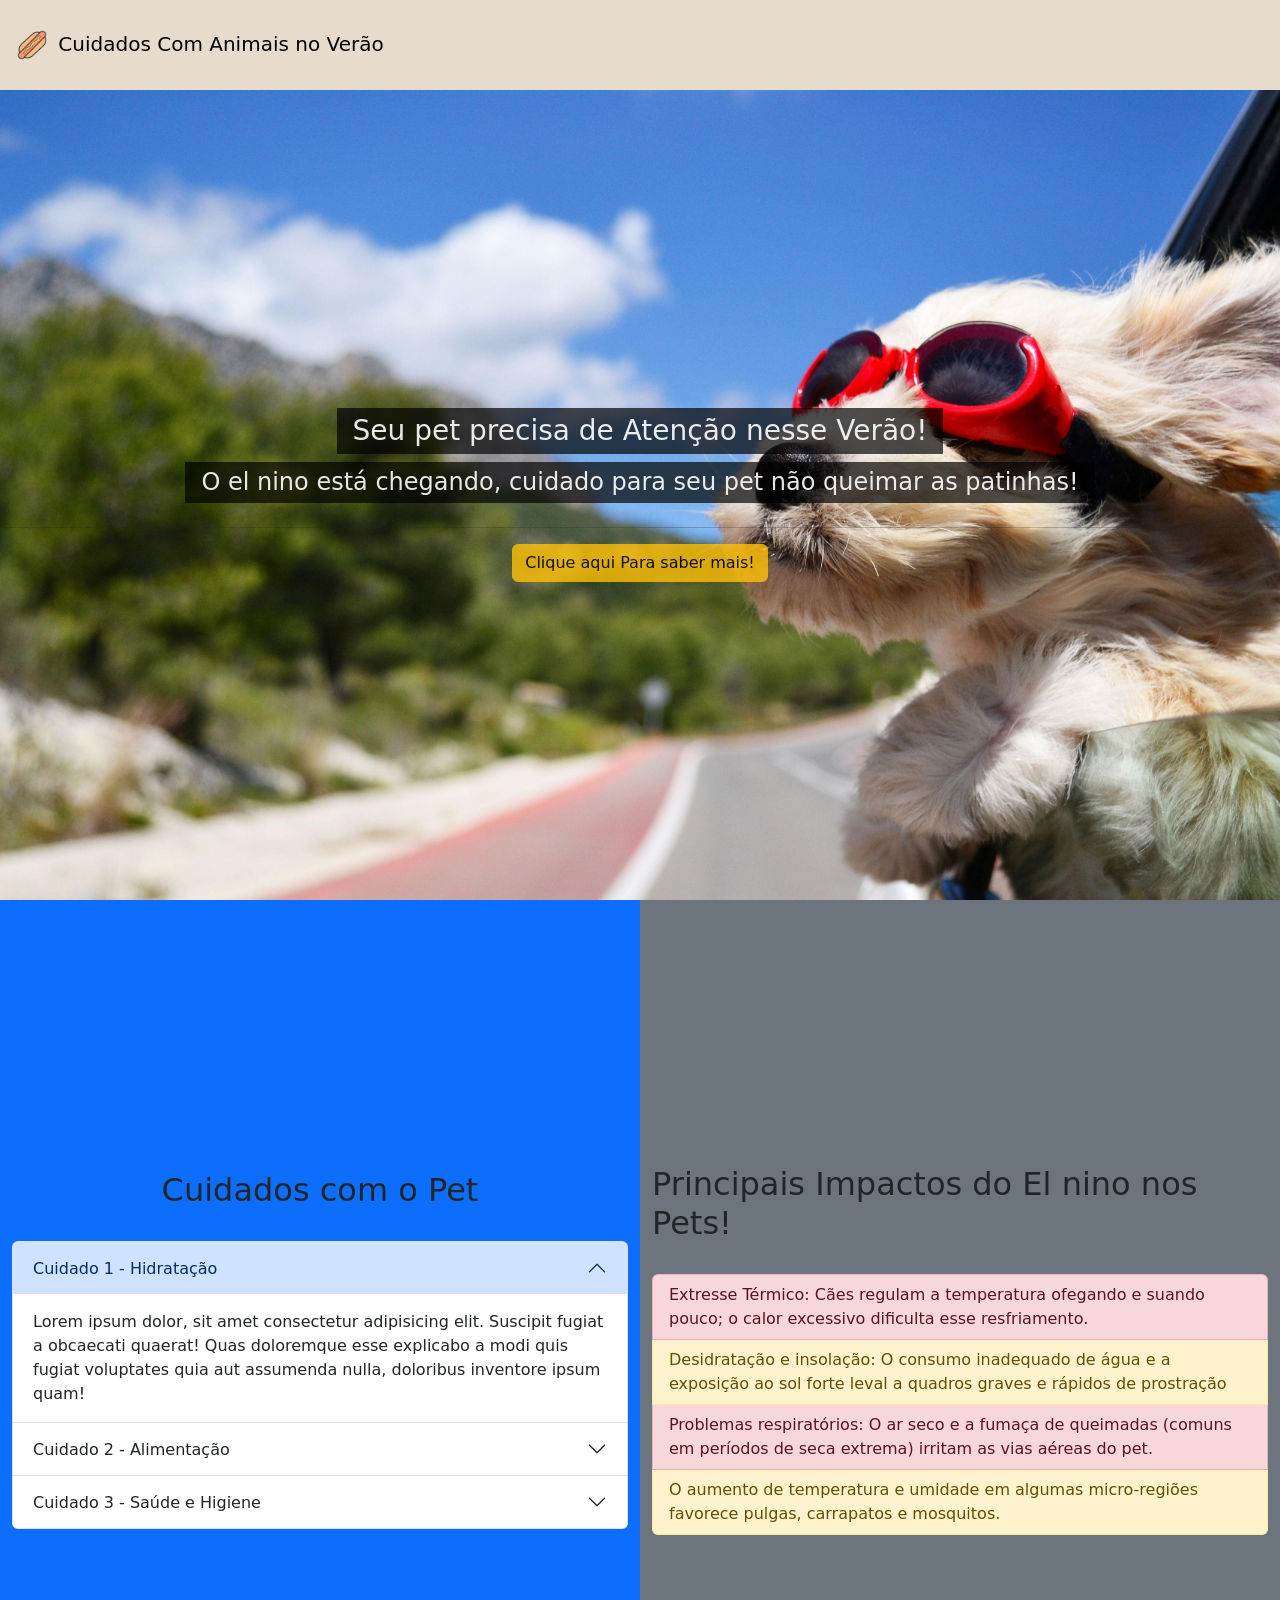
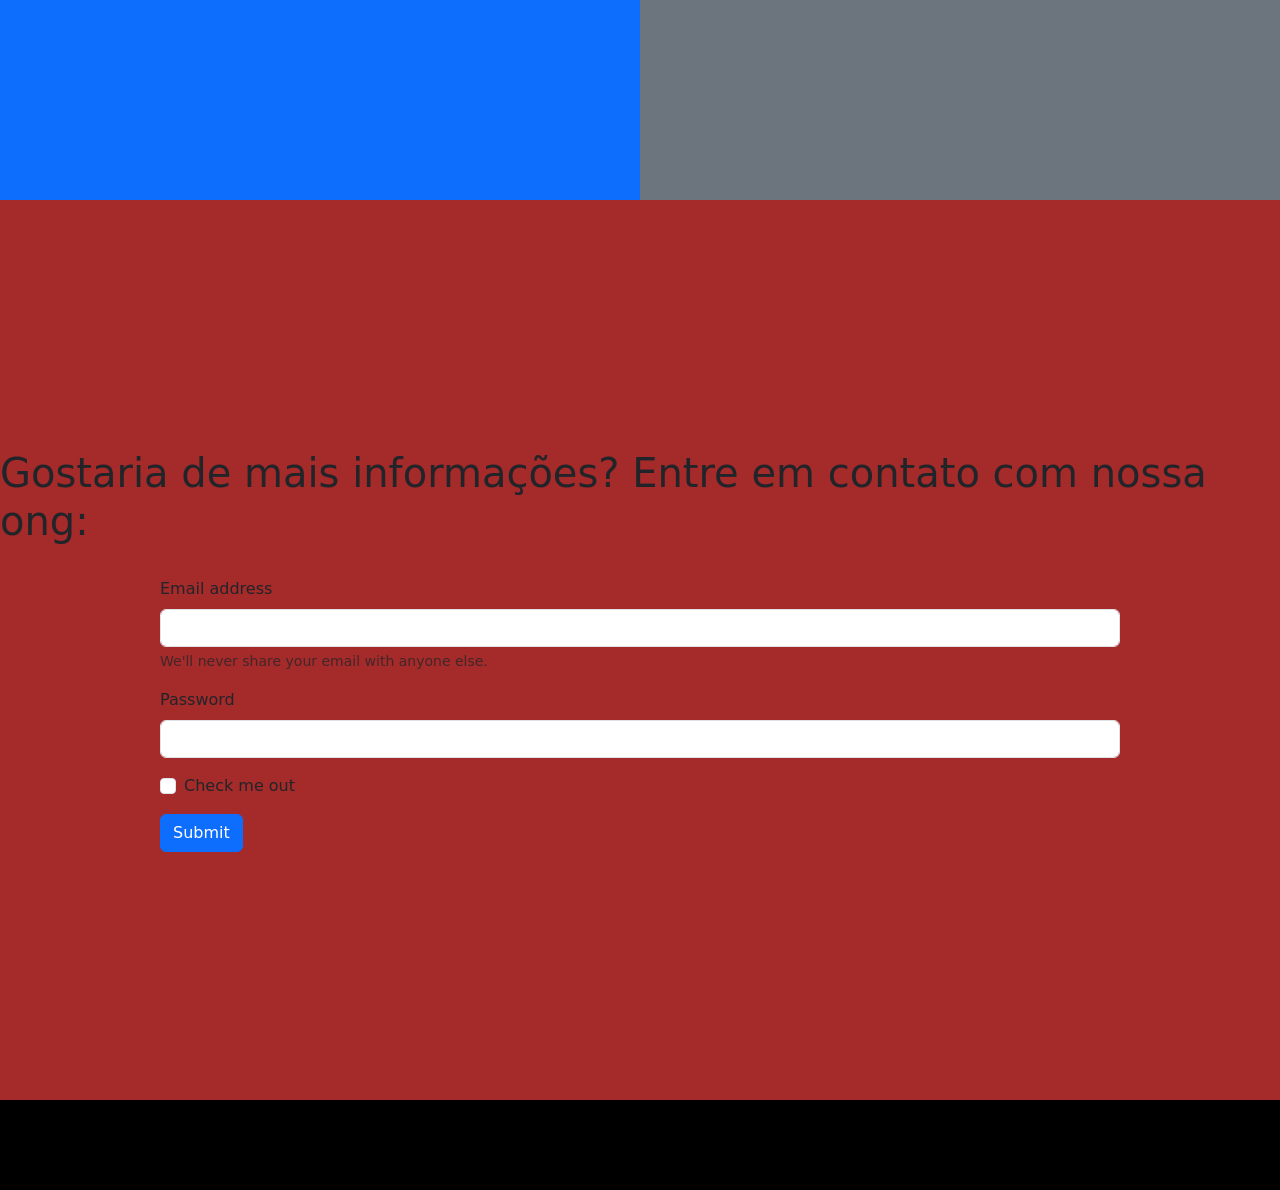
==== projetos/projeto1/index.html @ f81ee47a "Primeiro Commit Enviando o projeto "seletor de projetos" para o github. Os proximos commit os aluno" ====
<!doctype html>
<html lang="pt-br">

<head>
    <meta charset="utf-8">
    <meta name="viewport" content="width=device-width, initial-scale=1">
    <title>Bootstrap demo</title>
    <link href="https://cdn.jsdelivr.net/npm/bootstrap@5.3.8/dist/css/bootstrap.min.css" rel="stylesheet"
        integrity="sha384-sRIl4kxILFvY47J16cr9ZwB07vP4J8+LH7qKQnuqkuIAvNWLzeN8tE5YBujZqJLB" crossorigin="anonymous">
    <style>
        * {
            margin: 0;
            padding: 0;
        }

        #btn-pg1:hover {

            background-color: #dbb577 !important;
            border: 1px solid #eccd92 !important;
            opacity: 1 !important;
        }
    </style>
</head>

<body>

    <div style="min-height: 100vh;" class="d-flex flex-column">

        <header style="min-height: 10vh;">

            <nav class="navbar" style="background-color: #e7dbcb; min-height: 10vh">
                <div class="container-fluid">
                    <a class="navbar-brand" href="#">
                        <img width="40" height="40" src="./images/navdog.png" alt="dog" />
                        Cuidados Com Animais no Verão
                    </a>
                </div>
            </nav>

        </header>

        <main>
            <!-- Pagina 1 -->
            <section style="
                min-height: 90vh;
                background-position: center;
                background-size: cover;
                background-image: url('./images/wallpaper.jpg');
                display: flex;
                flex-direction: column;
                align-items: center;
                justify-content: center;
                ">

                <h3 style="color: rgba(255, 255, 255, 0.9); background-color: #000000af; padding: 6px 16px;">Seu pet
                    precisa de Atenção nesse Verão!</h3>
                <h4 style="color: rgba(255, 255, 255, 0.9); background-color: #000000af; padding: 6px 16px;">O el nino
                    está chegando, cuidado para seu pet não queimar as patinhas!</h4>
                <hr style="width: 100%;">
                <a href="#pagina2">
                    <button id="btn-pg1" style="opacity: .8;" class="btn btn-warning">Clique aqui Para saber
                        mais!</button>
                </a>

            </section>


            <!-- Pagina 2 -->
            <section id="pagina2" style="min-height: 100vh; background-color: aqua; display: flex;">

                <div class="container-fluid">

                    <div class="row" style="min-height: 100vh;">
                        <!-- Coluna Esquerda -->
                        <div
                            class="col-12 bg-primary col-md-6 d-flex flex-column align-items-center justify-content-center">
                            <h2>Cuidados com o Pet</h2>
                            <br>

                            <div class="accordion w-100" id="accordionExample">
                                <div class="accordion-item">
                                    <h2 class="accordion-header">
                                        <button class="accordion-button" type="button" data-bs-toggle="collapse"
                                            data-bs-target="#collapseOne" aria-expanded="true"
                                            aria-controls="collapseOne">
                                            Cuidado 1 - Hidratação
                                        </button>
                                    </h2>
                                    <div id="collapseOne" class="accordion-collapse collapse show"
                                        data-bs-parent="#accordionExample">
                                        <div class="accordion-body">
                                            Lorem ipsum dolor, sit amet consectetur adipisicing elit. Suscipit fugiat a
                                            obcaecati quaerat! Quas doloremque esse explicabo a modi quis fugiat
                                            voluptates quia aut assumenda nulla, doloribus inventore ipsum quam!
                                        </div>
                                    </div>
                                </div>
                                <div class="accordion-item">
                                    <h2 class="accordion-header">
                                        <button class="accordion-button collapsed" type="button"
                                            data-bs-toggle="collapse" data-bs-target="#collapseTwo"
                                            aria-expanded="false" aria-controls="collapseTwo">
                                            Cuidado 2 - Alimentação
                                        </button>
                                    </h2>
                                    <div id="collapseTwo" class="accordion-collapse collapse"
                                        data-bs-parent="#accordionExample">
                                        <div class="accordion-body">
                                            Lorem ipsum dolor sit amet consectetur, adipisicing elit. Eligendi quia
                                            tenetur fuga, placeat deleniti quibusdam sint iste cum unde alias, eum,
                                            ipsum magni temporibus. Ipsa, cumque et. Est, explicabo. Officia!
                                        </div>
                                    </div>
                                </div>
                                <div class="accordion-item">
                                    <h2 class="accordion-header">
                                        <button class="accordion-button collapsed" type="button"
                                            data-bs-toggle="collapse" data-bs-target="#collapseThree"
                                            aria-expanded="false" aria-controls="collapseThree">
                                            Cuidado 3 - Saúde e Higiene
                                        </button>
                                    </h2>
                                    <div id="collapseThree" class="accordion-collapse collapse"
                                        data-bs-parent="#accordionExample">
                                        <div class="accordion-body">
                                            Lorem ipsum, dolor sit amet consectetur adipisicing elit. Dolores, debitis!
                                            Nemo, est! Tenetur aspernatur molestias deserunt explicabo aliquam quasi
                                            aperiam cum et dolores. Facilis beatae quaerat minus atque, labore quia.
                                        </div>
                                    </div>
                                </div>
                            </div>
                        </div>

                        <!-- Coluna Direita -->
                        <div
                            class="col-12 bg-secondary col-md-6 d-flex flex-column align-items-center justify-content-center">

                            <h2>Principais Impactos do El nino nos Pets!</h2>
                            <br>

                            <ul class="list-group w-100">
                                <li class="list-group-item list-group-item-danger">Extresse Térmico: Cães regulam a
                                    temperatura ofegando e suando pouco; o calor excessivo dificulta esse resfriamento.
                                </li>
                                <li class="list-group-item list-group-item-warning">Desidratação e insolação: O consumo
                                    inadequado de água e a exposição ao sol forte leval a quadros graves e rápidos de
                                    prostração</li>
                                <li class="list-group-item list-group-item-danger">Problemas respiratórios: O ar seco e
                                    a fumaça de queimadas (comuns em períodos de seca extrema) irritam as vias aéreas do
                                    pet.</li>
                                <li class="list-group-item list-group-item-warning">O aumento de temperatura e umidade
                                    em algumas micro-regiões favorece pulgas, carrapatos e mosquitos.</li>
                            </ul>

                        </div>
                    </div>

                </div>

            </section>


            <!-- Pagina 3 -->
            <section style="min-height: 100vh; background-color: brown;"
                class="d-flex justify-content-center align-items-center flex-column">

                <h1>Gostaria de mais informações? Entre em contato com nossa ong:</h1>
                <br>
                <form class="w-75">
                    <div class="mb-3">
                        <label for="exampleInputEmail1" class="form-label">Email address</label>
                        <input type="email" class="form-control" id="exampleInputEmail1" aria-describedby="emailHelp">
                        <div id="emailHelp" class="form-text">We'll never share your email with anyone else.</div>
                    </div>
                    <div class="mb-3">
                        <label for="exampleInputPassword1" class="form-label">Password</label>
                        <input type="password" class="form-control" id="exampleInputPassword1">
                    </div>
                    <div class="mb-3 form-check">
                        <input type="checkbox" class="form-check-input" id="exampleCheck1">
                        <label class="form-check-label" for="exampleCheck1">Check me out</label>
                    </div>
                    <button type="submit" class="btn btn-primary">Submit</button>
                </form>

            </section>
        </main>

        <footer class="mt-auto" style="min-height: 10vh; background-color: black;">

        </footer>


    </div>


    <script src="https://cdn.jsdelivr.net/npm/bootstrap@5.3.8/dist/js/bootstrap.bundle.min.js"
        integrity="sha384-FKyoEForCGlyvwx9Hj09JcYn3nv7wiPVlz7YYwJrWVcXK/BmnVDxM+D2scQbITxI"
        crossorigin="anonymous"></script>
</body>

</html>
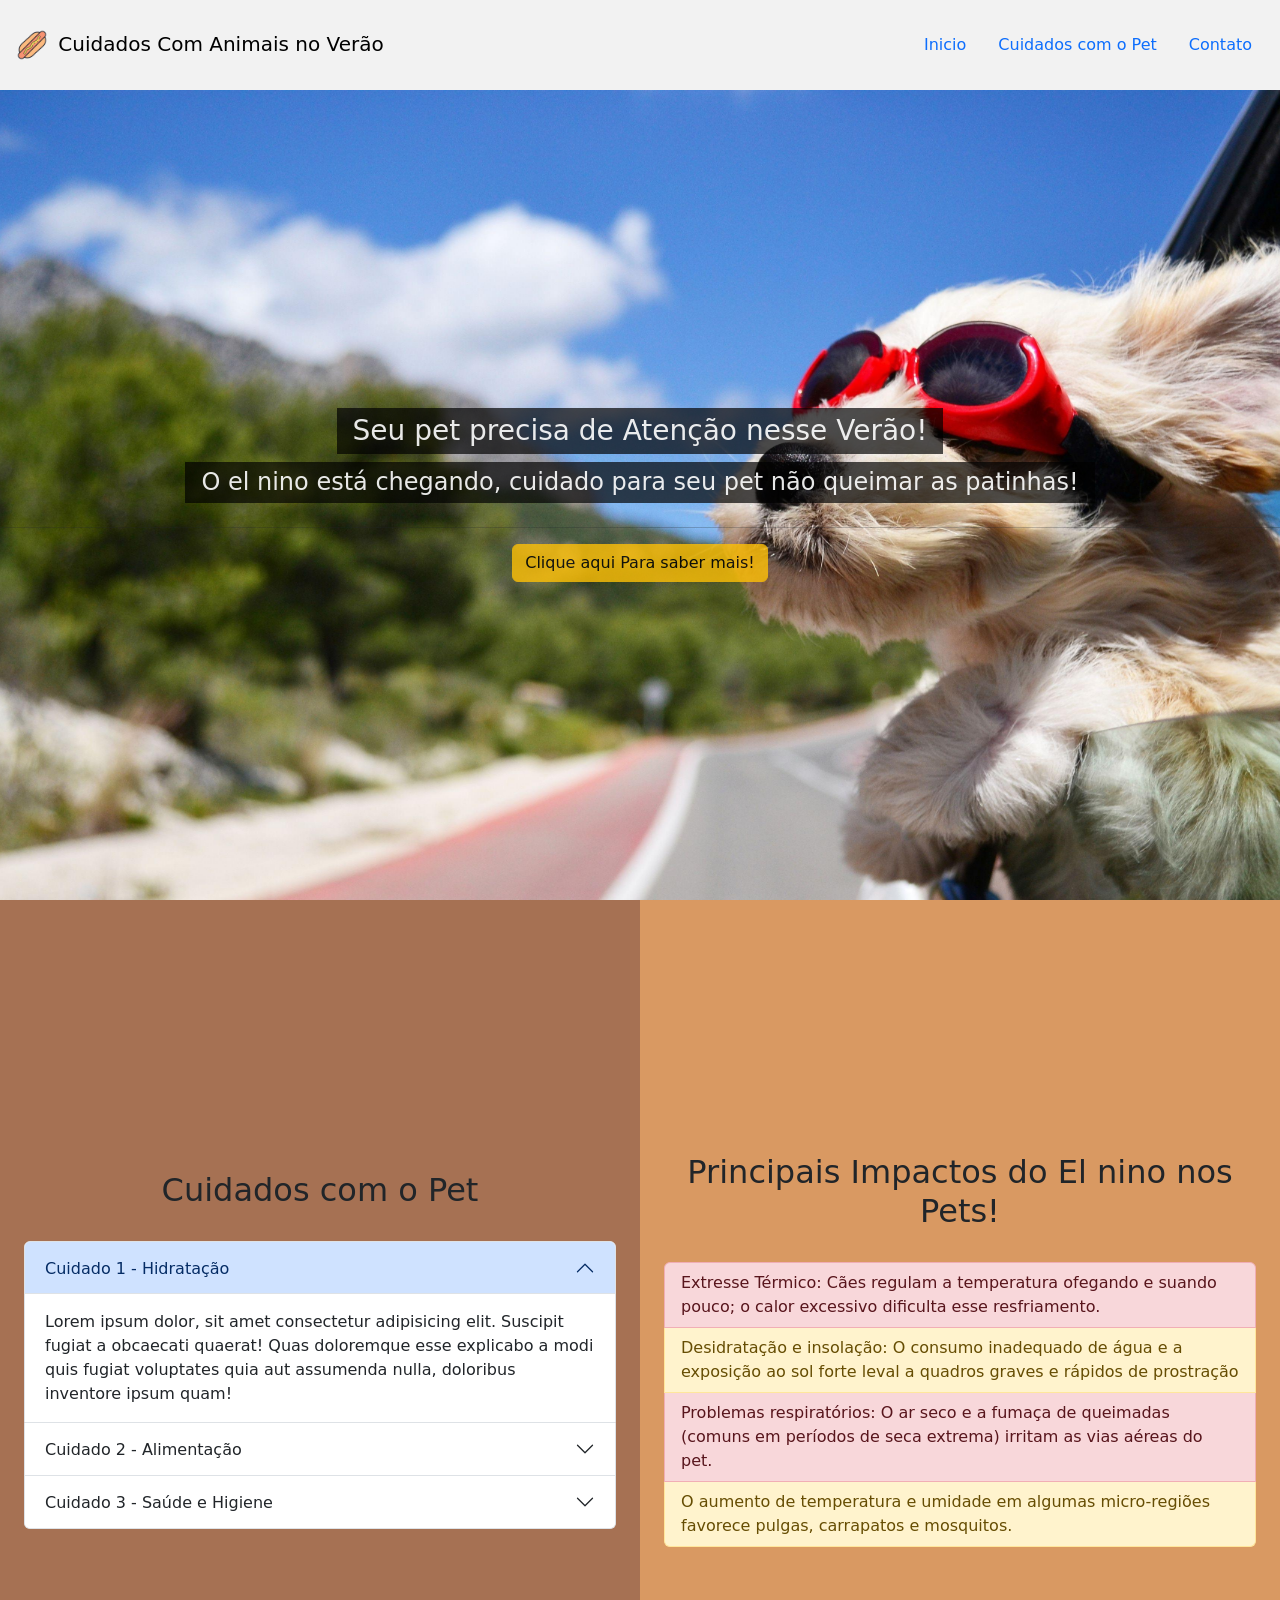
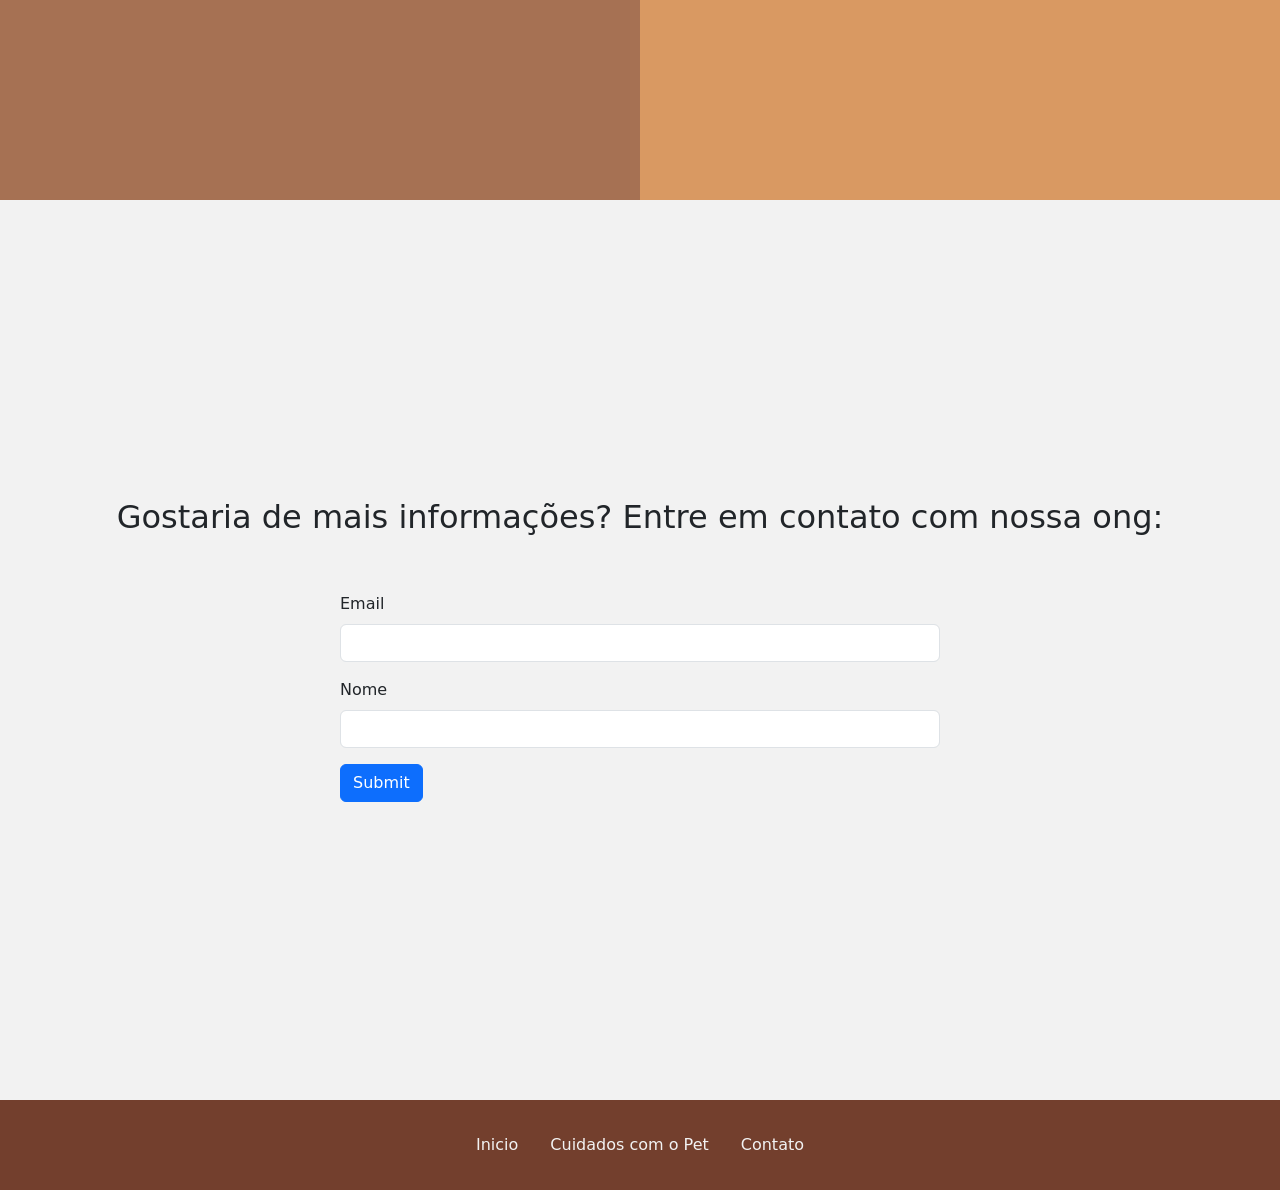
==== commit a1817f51: "Add files via upload" ====
--- a/projetos/projeto1/index.html
+++ b/projetos/projeto1/index.html
@@ -19,6 +19,11 @@
             border: 1px solid #eccd92 !important;
             opacity: 1 !important;
         }
+
+        h1,
+        h2 {
+            text-align: center;
+        }
     </style>
 </head>
 
@@ -26,14 +31,26 @@
 
     <div style="min-height: 100vh;" class="d-flex flex-column">
 
-        <header style="min-height: 10vh;">
-
-            <nav class="navbar" style="background-color: #e7dbcb; min-height: 10vh">
+        <header id="inicio" style="min-height: 10vh;">
+
+            <nav class="navbar" style="background-color: #F2F2F2; min-height: 10vh">
                 <div class="container-fluid">
                     <a class="navbar-brand" href="#">
                         <img width="40" height="40" src="./images/navdog.png" alt="dog" />
                         Cuidados Com Animais no Verão
                     </a>
+
+                    <ul class="nav justify-content-center">
+                        <li class="nav-item">
+                            <a class="nav-link active" aria-current="page" href="#inicio">Inicio</a>
+                        </li>
+                        <li class="nav-item">
+                            <a class="nav-link" href="#pagina2">Cuidados com o Pet</a>
+                        </li>
+                        <li class="nav-item">
+                            <a class="nav-link" href="#pagina3">Contato</a>
+                        </li>
+                    </ul>
                 </div>
             </nav>
 
@@ -66,14 +83,14 @@
 
 
             <!-- Pagina 2 -->
-            <section id="pagina2" style="min-height: 100vh; background-color: aqua; display: flex;">
+            <section id="pagina2" style="min-height: 100vh; display: flex;">
 
                 <div class="container-fluid">
 
                     <div class="row" style="min-height: 100vh;">
                         <!-- Coluna Esquerda -->
-                        <div
-                            class="col-12 bg-primary col-md-6 d-flex flex-column align-items-center justify-content-center">
+                        <div style="background-color: #A67153; padding: 24px;"
+                            class="col-12 col-md-6 d-flex flex-column align-items-center justify-content-center">
                             <h2>Cuidados com o Pet</h2>
                             <br>
 
@@ -133,8 +150,8 @@
                         </div>
 
                         <!-- Coluna Direita -->
-                        <div
-                            class="col-12 bg-secondary col-md-6 d-flex flex-column align-items-center justify-content-center">
+                        <div style="background-color: #D99962; padding: 24px;"
+                            class="col-12 col-md-6 d-flex flex-column align-items-center justify-content-center">
 
                             <h2>Principais Impactos do El nino nos Pets!</h2>
                             <br>
@@ -162,24 +179,20 @@
 
 
             <!-- Pagina 3 -->
-            <section style="min-height: 100vh; background-color: brown;"
+            <section id="pagina3" style="min-height: 100vh; background-color: #F2F2F2;"
                 class="d-flex justify-content-center align-items-center flex-column">
 
-                <h1>Gostaria de mais informações? Entre em contato com nossa ong:</h1>
+                <h2>Gostaria de mais informações? Entre em contato com nossa ong:</h2>
                 <br>
-                <form class="w-75">
+                <br>
+                <form class="w-75" style="max-width: 600px;">
                     <div class="mb-3">
-                        <label for="exampleInputEmail1" class="form-label">Email address</label>
+                        <label for="exampleInputEmail1" class="form-label">Email</label>
                         <input type="email" class="form-control" id="exampleInputEmail1" aria-describedby="emailHelp">
-                        <div id="emailHelp" class="form-text">We'll never share your email with anyone else.</div>
                     </div>
                     <div class="mb-3">
-                        <label for="exampleInputPassword1" class="form-label">Password</label>
+                        <label for="exampleInputPassword1" class="form-label">Nome</label>
                         <input type="password" class="form-control" id="exampleInputPassword1">
-                    </div>
-                    <div class="mb-3 form-check">
-                        <input type="checkbox" class="form-check-input" id="exampleCheck1">
-                        <label class="form-check-label" for="exampleCheck1">Check me out</label>
                     </div>
                     <button type="submit" class="btn btn-primary">Submit</button>
                 </form>
@@ -187,7 +200,20 @@
             </section>
         </main>
 
-        <footer class="mt-auto" style="min-height: 10vh; background-color: black;">
+        <footer class="mt-auto d-flex align-items-center justify-content-center"
+            style="min-height: 10vh; background-color: #733F2D;">
+
+            <ul class="nav justify-content-center">
+                <li class="nav-item">
+                    <a class="nav-link" style="color: #F2F2F2;" href="#inicio">Inicio</a>
+                </li>
+                <li class="nav-item">
+                    <a class="nav-link" style="color: #F2F2F2" href="#pagina2">Cuidados com o Pet</a>
+                </li>
+                <li class="nav-item">
+                    <a class="nav-link" style="color: #F2F2F2" href="#pagina3">Contato</a>
+                </li>
+            </ul>
 
         </footer>
 
